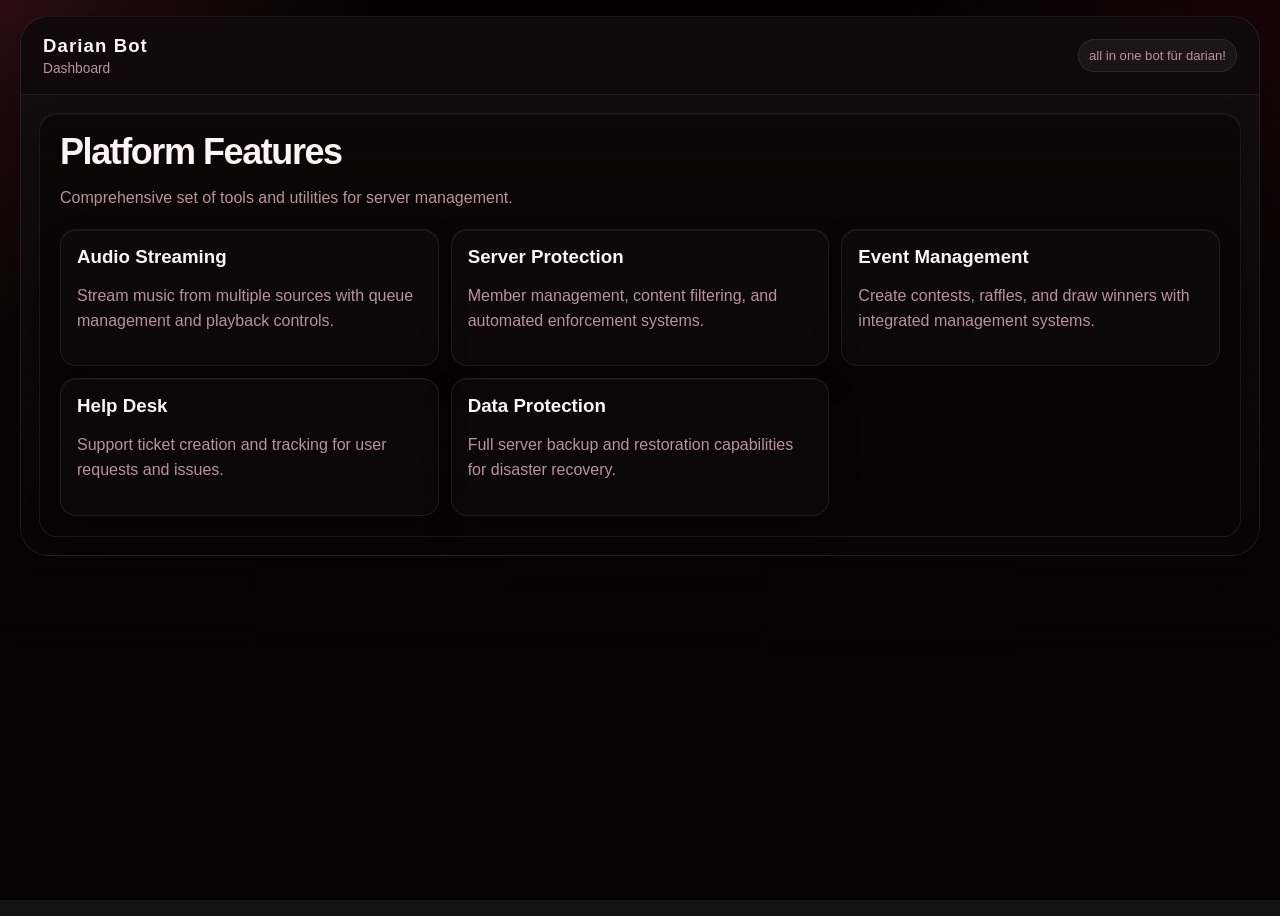
==== public/features.html @ 94a1b3d9 "Prepare static dashboard for Vercel" ====
<!doctype html>
<html lang="en">
  <head>
    <meta charset="utf-8" />
    <meta name="viewport" content="width=device-width, initial-scale=1" />
    <title>Features — Darian Bot</title>
    <link rel="stylesheet" href="assets/dashboard.css">
  </head>
  <body>
    <div class="frame">
      <header class="topbar">
        <div class="brand">
          <strong data-cfg="brand">Darian Bot</strong>
          <span>Dashboard</span>
        </div>
        <div class="account">
          <div>
            <span data-cfg="desc">all in one bot für darian!</span>
          </div>
        </div>
      </header>
      <main class="content">
        <div class="panel">
          <h1>Platform Features</h1>
          <p class="muted">Comprehensive set of tools and utilities for server management.</p>
          <div style="margin-top:18px;" class="grid">
            <div class="card panel">
              <h3>Audio Streaming</h3>
              <p class="muted">Stream music from multiple sources with queue management and playback controls.</p>
            </div>
            <div class="card panel">
              <h3>Server Protection</h3>
              <p class="muted">Member management, content filtering, and automated enforcement systems.</p>
            </div>
            <div class="card panel">
              <h3>Event Management</h3>
              <p class="muted">Create contests, raffles, and draw winners with integrated management systems.</p>
            </div>
            <div class="card panel">
              <h3>Help Desk</h3>
              <p class="muted">Support ticket creation and tracking for user requests and issues.</p>
            </div>
            <div class="card panel">
              <h3>Data Protection</h3>
              <p class="muted">Full server backup and restoration capabilities for disaster recovery.</p>
            </div>
          </div>
        </div>
      </main>
    </div>
    <script src="assets/dashboard.js" defer></script>
  </body>
</html>
---- public/assets/dashboard.css ----
/* Dashboard shared styles (extracted from the original FastAPI dashboard) */
:root {
  --bg: #060203;
  --panel: rgba(11, 6, 7, 0.92);
  --panel-2: rgba(7, 2, 4, 0.98);
  --line: rgba(255, 255, 255, 0.08);
  --line-strong: rgba(255, 255, 255, 0.14);
  --text: #fff4f5;
  --muted: #b69499;
  --brand: #ff5067;
  --brand-2: #8f1429;
  --shadow: 0 28px 80px rgba(0, 0, 0, 0.42);
}
* { box-sizing: border-box; }
html { color-scheme: dark; }
body { margin: 0; min-height: 100vh; color: var(--text); font-family: "Manrope", sans-serif; background:
  radial-gradient(circle at top left, rgba(255, 80, 103, 0.16), transparent 24%),
  radial-gradient(circle at top right, rgba(143, 20, 41, 0.16), transparent 24%),
  linear-gradient(180deg, #030102 0%, #080304 46%, #050203 100%);
  background-attachment: fixed;
}
::selection { background: rgba(255,80,103,0.2); }
::-webkit-scrollbar { width: 8px; height: 8px; }
::-webkit-scrollbar-thumb { background: rgba(255,255,255,0.14); border-radius: 4px; }
.frame { width: min(1240px, calc(100% - 24px)); margin: 16px auto; border: 1px solid var(--line); border-radius: 28px; overflow: hidden; background:
  linear-gradient(180deg, rgba(255,255,255,0.04), rgba(255,255,255,0.01)),
  linear-gradient(180deg, rgba(10, 4, 6, 0.9), rgba(5, 2, 3, 0.9)); box-shadow: 0 24px 70px rgba(0, 0, 0, 0.45); backdrop-filter: blur(18px) saturate(120%); }
.topbar { display:flex; justify-content:space-between; align-items:center; gap:14px; padding:18px 22px; border-bottom:1px solid var(--line); background: rgba(16,8,10,0.72); backdrop-filter: blur(12px); position: sticky; top:0; z-index:10; }
.brand { display:grid; gap:4px; }
.brand strong { font-family: "Sora", sans-serif; font-size:1.16rem; letter-spacing:0.06em; }
.brand span { color:var(--muted); font-size:0.86rem; }
.account { display:flex; gap:10px; align-items:center; padding:8px 10px; border:1px solid var(--line); border-radius:16px; background: rgba(255,255,255,0.05); }
.account img { width:40px; height:40px; border-radius:14px; object-fit:cover; border:1px solid var(--line); }
.account div { display:grid; gap:2px; }
.account span { color:var(--muted); font-size:0.82rem; }
.content { display:grid; gap:16px; padding:18px; }
.hero { display:grid; grid-template-columns: 1.2fr .8fr; gap:14px; }
.panel { border:1px solid var(--line); border-radius:18px; padding:20px; background: linear-gradient(180deg, var(--panel), var(--panel-2)); box-shadow: inset 0 1px 0 rgba(255,255,255,0.05), 0 14px 30px rgba(0,0,0,0.22); }
.panel h1, .panel h2, .panel h3 { margin:0 0 8px; font-family: "Sora", sans-serif; }
.panel h1 { font-size: clamp(1.6rem, 3vw, 2.25rem); letter-spacing:-0.04em; line-height:1; }
.muted { color:var(--muted); line-height:1.55; }
.buttons { display:flex; gap:12px; flex-wrap:wrap; }
.primary-btn { color:#fff8f9; background: linear-gradient(135deg, var(--brand), var(--brand-2)); padding:10px 16px; border-radius:12px; text-decoration:none; font-weight:700; }
.ghost-btn { color:var(--text); background: rgba(255,255,255,0.02); padding:8px 12px; border-radius:10px; text-decoration:none; border:1px solid var(--line); }
.grid { display:grid; grid-template-columns: repeat(12, 1fr); gap:12px; }
.card { grid-column: span 4; padding:16px; border-radius:16px; border:1px solid var(--line); background: rgba(255,255,255,0.02); }
.footer { text-align:center; color:var(--muted); padding:18px; }
@media (max-width: 980px) { .hero { grid-template-columns: 1fr; } .card { grid-column: span 12; } }
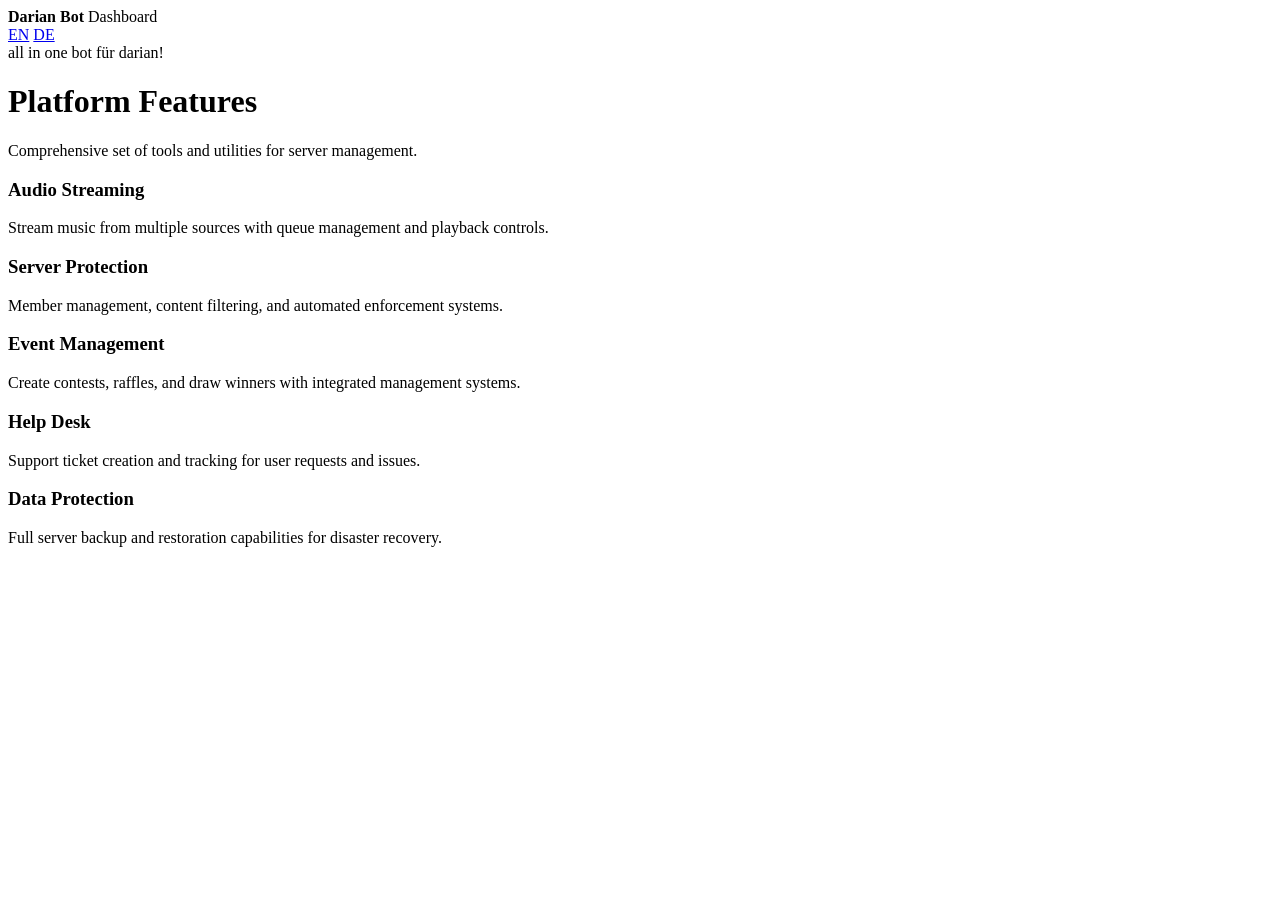
==== commit f59f759b: "Deploy: push bot changes" ====
--- a/public/features.html
+++ b/public/features.html
@@ -4,14 +4,18 @@
     <meta charset="utf-8" />
     <meta name="viewport" content="width=device-width, initial-scale=1" />
     <title>Features — Darian Bot</title>
-    <link rel="stylesheet" href="assets/dashboard.css">
+    <link rel="stylesheet" href="/assets/dashboard.css">
   </head>
   <body>
     <div class="frame">
       <header class="topbar">
         <div class="brand">
           <strong data-cfg="brand">Darian Bot</strong>
-          <span>Dashboard</span>
+          <a class="brand-link" data-link="dashboard">Dashboard</a>
+        </div>
+        <div class="lang-switch">
+          <a id="lang-en" href="/en/features.html">EN</a>
+          <a id="lang-de" href="/de/features.html">DE</a>
         </div>
         <div class="account">
           <div>
@@ -48,6 +52,6 @@
         </div>
       </main>
     </div>
-    <script src="assets/dashboard.js" defer></script>
+    <script src="/assets/dashboard.js" defer></script>
   </body>
 </html>
